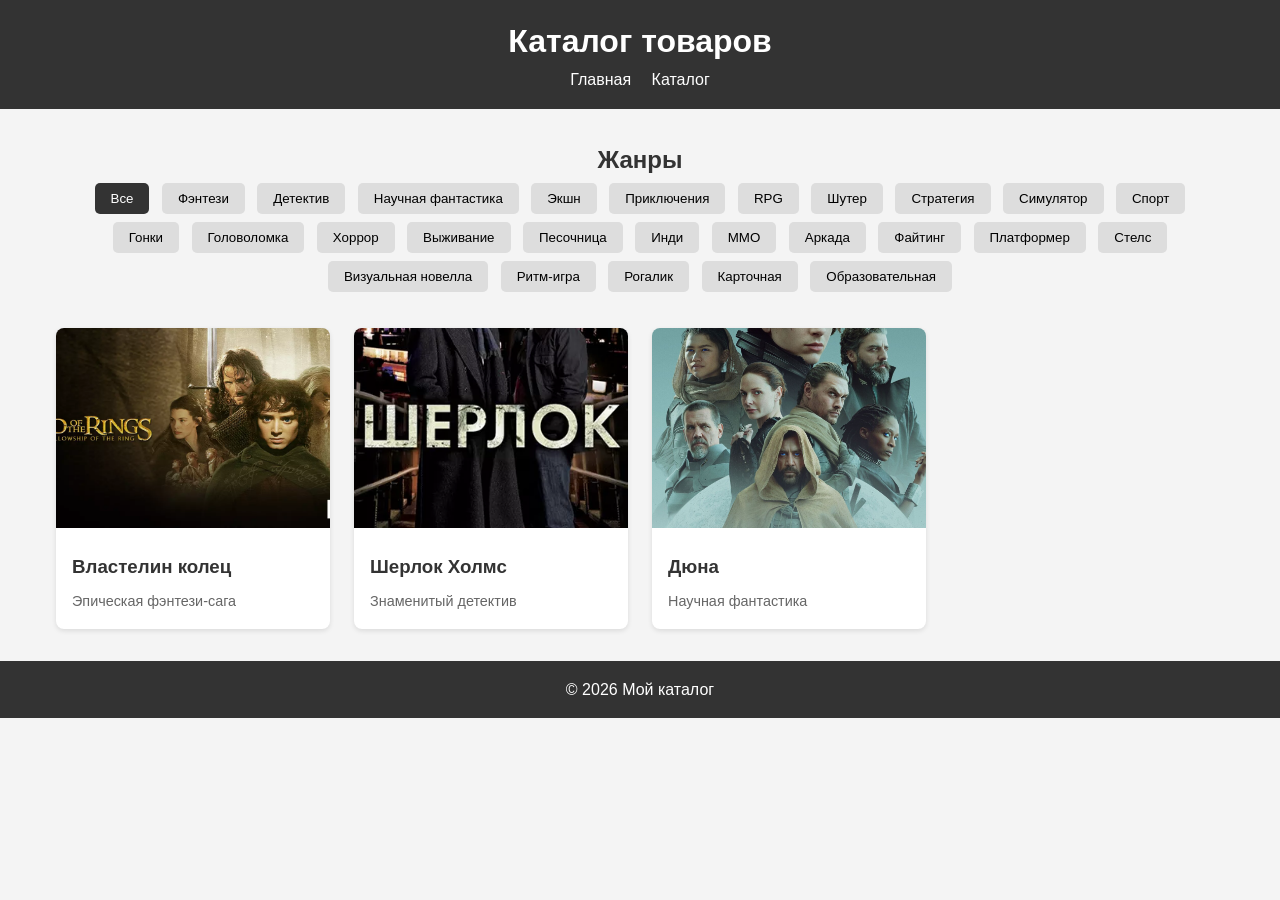
==== index.html @ 7af5387d "Первый коммит:Платформа для базового католога" ====
<!DOCTYPE html>
<html lang="ru">
<head>
    <meta charset="UTF-8">
    <meta name="viewport" content="width=device-width, initial-scale=1.0">
    <title>Мой каталог</title>
    <link rel="stylesheet" href="style.css">
</head>
<body>
    <header>
        <h1>Каталог товаров</h1>
        <nav>
            <a href="index.html">Главная</a>
            <a href="catalog.html">Каталог</a>
        </nav>
    </header>

    <main>
        <section class="genres">
            <h2>Жанры</h2>
            <div class="genre-buttons">
                <button data-genre="all" class="active">Все</button>
                <button data-genre="fantasy">Фэнтези</button>
                <button data-genre="detective">Детектив</button>
                <button data-genre="sci-fi">Научная фантастика</button>
                <button data-genre="action">Экшн</button>
                <button data-genre="adventure">Приключения</button>
                <button data-genre="rpg">RPG</button>
                <button data-genre="shooter">Шутер</button>
                <button data-genre="strategy">Стратегия</button>
                <button data-genre="simulator">Симулятор</button>
                <button data-genre="sport">Спорт</button>
                <button data-genre="racing">Гонки</button>
                <button data-genre="puzzle">Головоломка</button>
                <button data-genre="horror">Хоррор</button>
                <button data-genre="survival">Выживание</button>
                <button data-genre="sandbox">Песочница</button>
                <button data-genre="indie">Инди</button>
                <button data-genre="mmo">MMO</button>
                <button data-genre="arcade">Аркада</button>
                <button data-genre="fighting">Файтинг</button>
                <button data-genre="platformer">Платформер</button>
                <button data-genre="stealth">Стелс</button>
                <button data-genre="visual-novel">Визуальная новелла</button>
                <button data-genre="rhythm">Ритм-игра</button>
                <button data-genre="roguelike">Рогалик</button>
                <button data-genre="card">Карточная</button>
                <button data-genre="educational">Образовательная</button>
            </div>
        </section>

        <section class="catalog" id="catalog">
            <!-- Здесь будут карточки товаров, которые мы добавим позже -->
        </section>
    </main>

    <footer>
        <p>© 2026 Мой каталог</p>
    </footer>

    <script src="js/catalog.js"></script>
</body>
</html>
---- style.css ----
* {
    margin: 0;
    padding: 0;
    box-sizing: border-box;
}

body {
    font-family: Arial, sans-serif;
    line-height: 1.6;
    background-color: #f4f4f4;
    color: #333;
}

header {
    background: #333;
    color: #fff;
    padding: 1rem;
    text-align: center;
}

nav a {
    color: #fff;
    margin: 0 0.5rem;
    text-decoration: none;
}

nav a:hover {
    text-decoration: underline;
}

main {
    max-width: 1200px;
    margin: 2rem auto;
    padding: 0 1rem;
}

.genres {
    margin-bottom: 2rem;
    text-align: center;
}

.genre-buttons button {
    background: #ddd;
    border: none;
    padding: 0.5rem 1rem;
    margin: 0.25rem;
    cursor: pointer;
    border-radius: 5px;
    transition: background 0.3s;
}

.genre-buttons button.active {
    background: #333;
    color: #fff;
}

.catalog {
    display: grid;
    grid-template-columns: repeat(auto-fill, minmax(250px, 1fr));
    gap: 1.5rem;
}

.card {
    background: #fff;
    border-radius: 8px;
    overflow: hidden;
    box-shadow: 0 2px 5px rgba(0,0,0,0.1);
    transition: transform 0.2s;
}

.card:hover {
    transform: translateY(-5px);
}

.card img {
    width: 100%;
    height: 200px;
    object-fit: cover;
}

.card-content {
    padding: 1rem;
}

.card h3 {
    margin-bottom: 0.5rem;
}

.card p {
    font-size: 0.9rem;
    color: #666;
}

footer {
    background: #333;
    color: #fff;
    text-align: center;
    padding: 1rem;
    margin-top: 2rem;
}
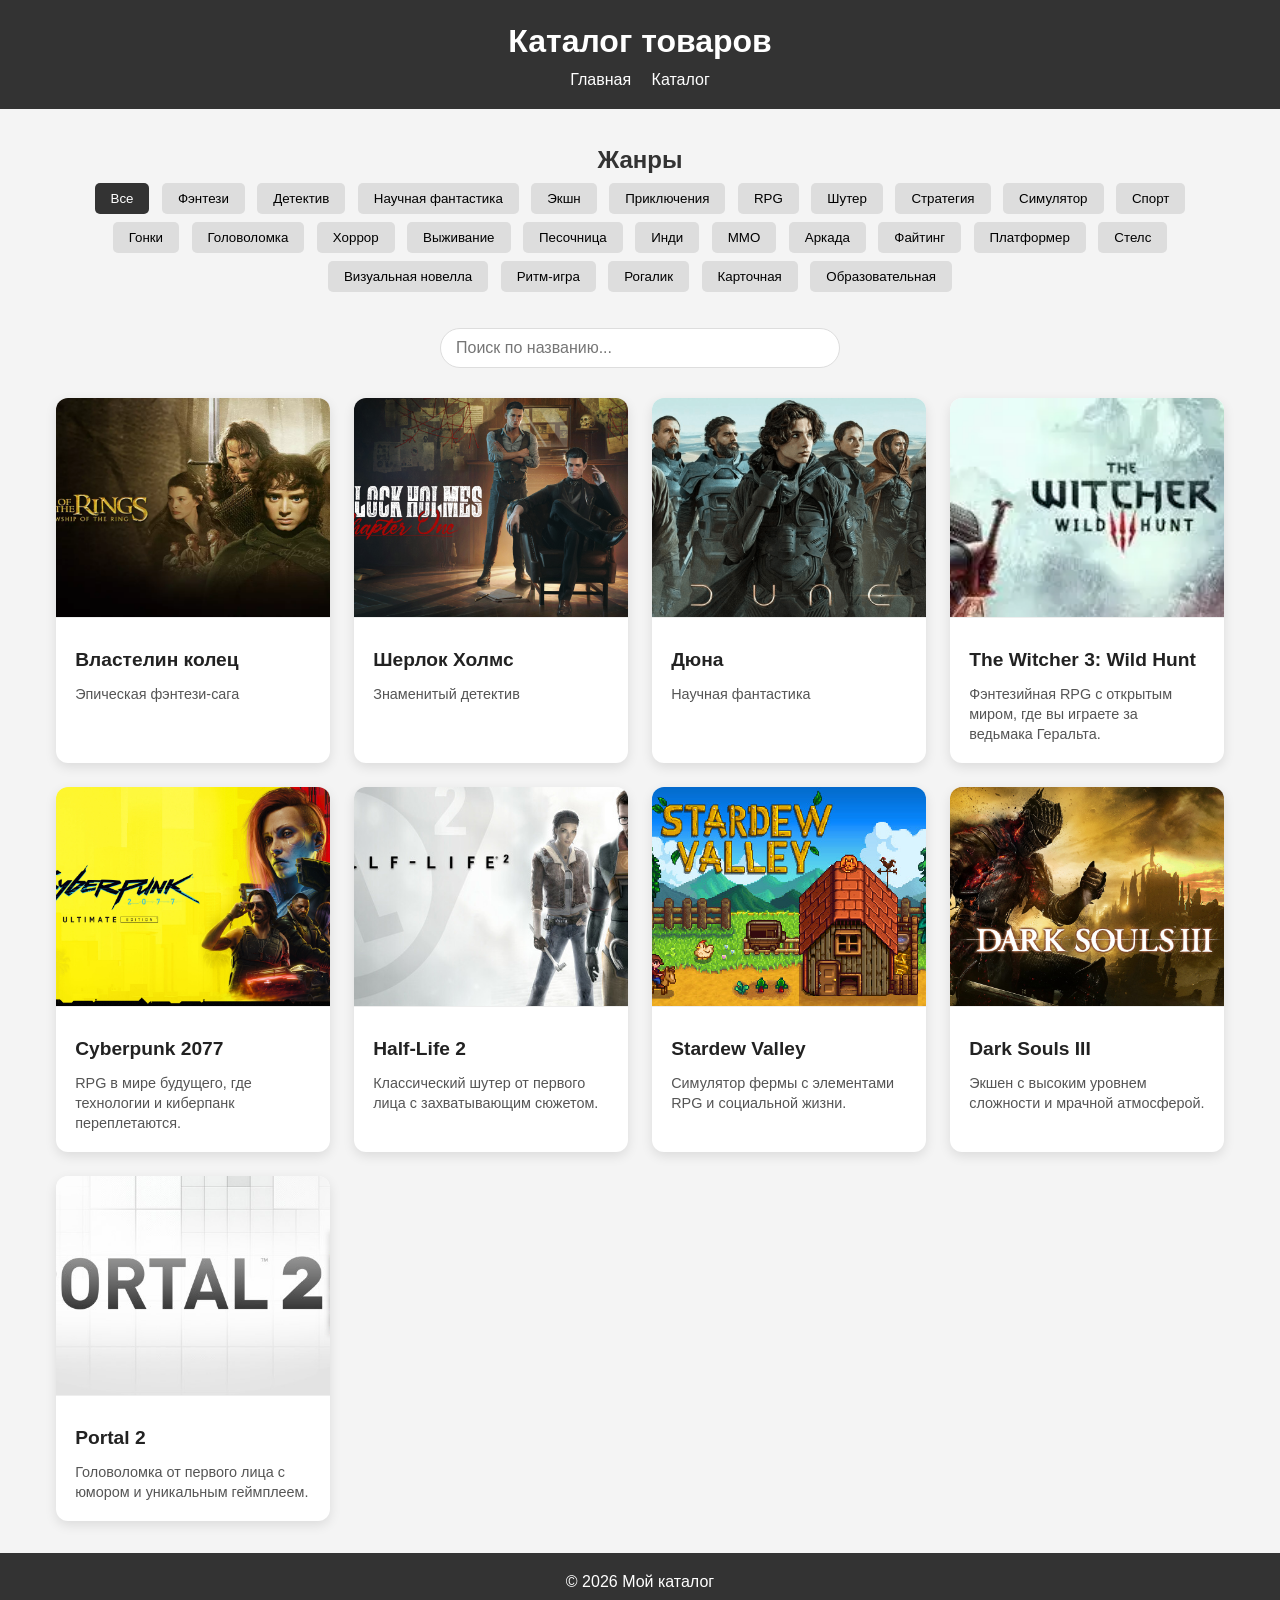
==== commit ae33fd64: "Третий коммит: Добавление функции *ПОИСК* по жанрам\всем разделам каталога" ====
--- a/index.html
+++ b/index.html
@@ -49,6 +49,11 @@
             </div>
         </section>
 
+        <div class="search-container">
+                <input type="text" id="searchInput" placeholder="Поиск по названию...">
+                <button id="clearSearchBtn" aria-label="Очистить поиск">✖</button>
+        </div>
+        
         <section class="catalog" id="catalog">
             <!-- Здесь будут карточки товаров, которые мы добавим позже -->
         </section>
--- a/style.css
+++ b/style.css
@@ -62,33 +62,39 @@
 
 .card {
     background: #fff;
-    border-radius: 8px;
+    border-radius: 12px;
     overflow: hidden;
-    box-shadow: 0 2px 5px rgba(0,0,0,0.1);
-    transition: transform 0.2s;
+    box-shadow: 0 4px 12px rgba(0,0,0,0.1);
+    transition: transform 0.2s, box-shadow 0.2s;
+    cursor: pointer;
 }
 
 .card:hover {
     transform: translateY(-5px);
+    box-shadow: 0 8px 20px rgba(0,0,0,0.15);
 }
 
 .card img {
     width: 100%;
-    height: 200px;
+    height: 220px;
     object-fit: cover;
+    border-bottom: 1px solid #eee;
 }
 
 .card-content {
-    padding: 1rem;
+    padding: 1.2rem;
 }
 
 .card h3 {
+    font-size: 1.2rem;
     margin-bottom: 0.5rem;
+    color: #222;
 }
 
 .card p {
     font-size: 0.9rem;
-    color: #666;
+    color: #555;
+    line-height: 1.4;
 }
 
 footer {
@@ -97,4 +103,41 @@
     text-align: center;
     padding: 1rem;
     margin-top: 2rem;
+}
+
+.search-container {
+    text-align: center;
+    margin: 20px 0 30px;
+    position: relative;
+}
+
+#searchInput {
+    width: 80%;
+    max-width: 400px;
+    padding: 10px 35px 10px 15px;
+    font-size: 1rem;
+    border: 1px solid #ddd;
+    border-radius: 30px;
+    outline: none;
+    transition: border-color 0.2s;
+}
+
+#searchInput:focus {
+    border-color: #333;
+}
+
+#clearSearchBtn {
+    position: relative;
+    left: -40px;
+    background: none;
+    border: none;
+    font-size: 1.2rem;
+    cursor: pointer;
+    color: #999;
+    display: none; /* скрыта, пока нет текста */
+    padding: 0 5px;
+}
+
+#clearSearchBtn:hover {
+    color: #333;
 }
